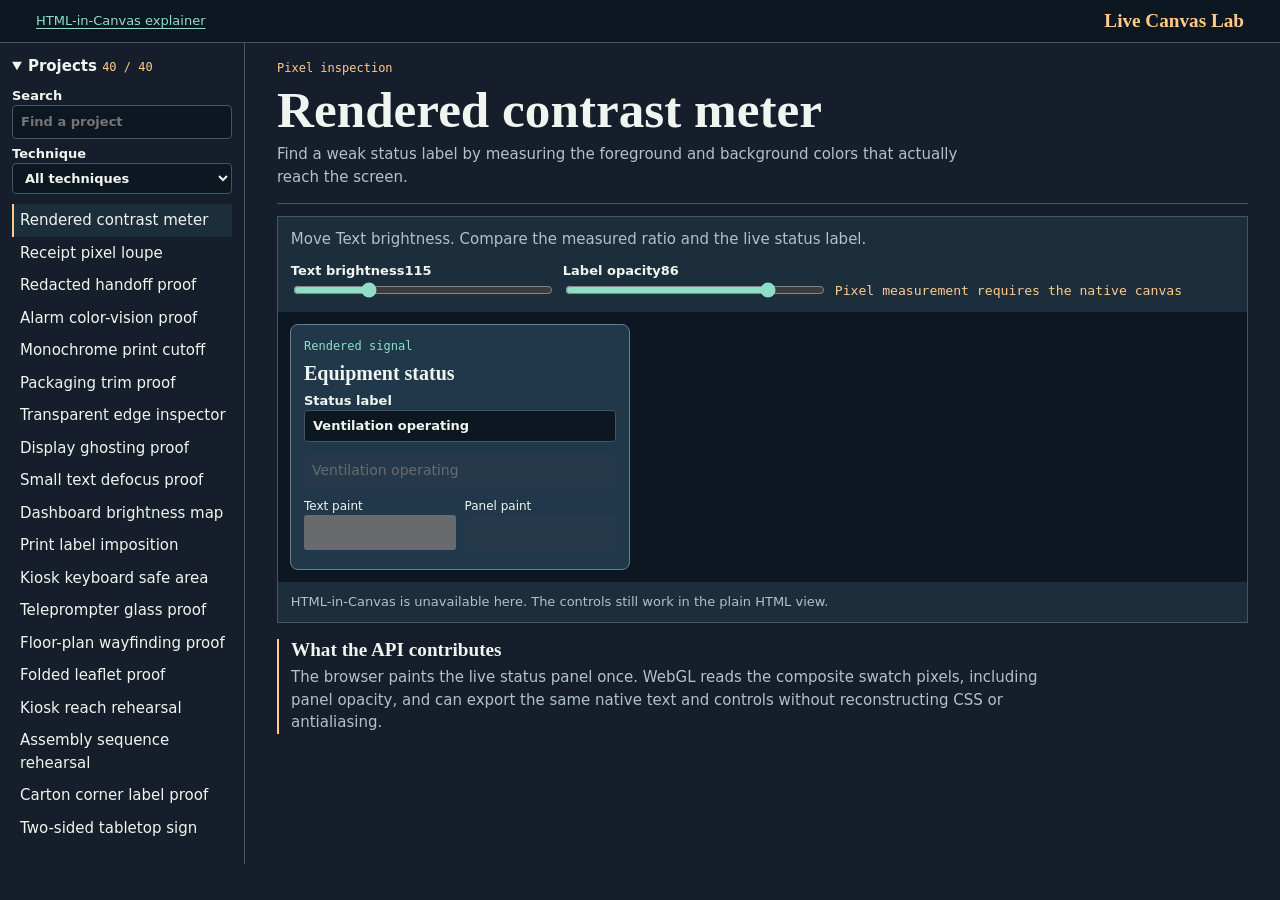
==== docs/live/batch-two/index.html @ 0d1ee546 "Build second batch of 40 live HTML-in-Canvas demos" ====
<!doctype html>
<html lang="en">
<head>
  <meta charset="utf-8">
  <meta name="viewport" content="width=device-width, initial-scale=1">
  <meta name="color-scheme" content="dark">
  <meta http-equiv="Content-Security-Policy" content="default-src 'none'; script-src 'self'; style-src 'self'; img-src data: blob:; base-uri 'none'; form-action 'none'">
  <title>Live Canvas Lab · 40 projects</title>
  <link rel="stylesheet" href="lab.css">
  <script defer src="../renderer.js"></script>
  <script defer src="canvas2d.js"></script>
  <script defer src="registry.js"></script>
  <script defer src="quality.js"></script>
  <script defer src="spatial.js"></script>
  <script defer src="publishing.js"></script>
  <script defer src="measurement.js"></script>
  <script defer src="lab.js"></script>
</head>
<body>
  <header class="masthead">
    <a href="../../index.html#live-labs">HTML-in-Canvas explainer</a>
    <span>Live Canvas Lab</span>
  </header>
  <div class="layout">
    <nav aria-label="Live projects">
      <details id="catalog" open>
        <summary>Projects <output id="catalog-count"></output></summary>
        <label>Search <input id="search" type="search" placeholder="Find a project" autocomplete="off"></label>
        <label>Technique <select id="group"><option value="">All techniques</option></select></label>
        <ul id="projects"></ul>
      </details>
    </nav>
    <main>
      <header class="project-header">
        <p id="technique"></p>
        <h1 id="project-title" tabindex="-1">Live Canvas Lab</h1>
        <p id="summary"></p>
      </header>
      <section aria-label="Live experiment" class="experiment">
        <p id="try-it"></p>
        <div class="controls" id="controls"></div>
        <div id="stage"></div>
        <footer>
          <p id="status" role="status"></p>
          <button type="button" id="save" hidden>Save composite PNG</button>
        </footer>
      </section>
      <section class="mechanism" aria-labelledby="method-title">
        <h2 id="method-title">What the API contributes</h2>
        <p id="mechanism"></p>
      </section>
    </main>
  </div>
  <noscript>Enable JavaScript to run the local interactive experiments.</noscript>
</body>
</html>
---- docs/live/batch-two/lab.css ----
:root {
  color-scheme: dark;
  --page: #151e2a;
  --stage: #0d1721;
  --card: #1c2d3c;
  --line: #415765;
  --ink: #f1f5ef;
  --subtle: #b0c2ca;
  --accent: #ffca8a;
  --active: #90dec7;
  --body: "Segoe UI", system-ui, sans-serif;
  --head: Cambria, Georgia, serif;
  --mono: Consolas, ui-monospace, monospace;
}
* { box-sizing: border-box; }
[hidden] { display: none !important; }
body { margin: 0; background: var(--page); color: var(--ink); font: 15px/1.5 var(--body); }
a { color: var(--active); text-underline-offset: 3px; }
:focus-visible { outline: 2px solid var(--accent); outline-offset: 3px; }
.masthead { display: flex; justify-content: space-between; align-items: center; gap: 12px; padding: 10px clamp(12px,3vw,36px); border-bottom: 1px solid var(--line); background: var(--stage); }
.masthead a { font-size: 13px; }
.masthead span { color: var(--accent); font: 600 1.2rem var(--head); }
.layout { display: grid; grid-template-columns: 245px minmax(0,1fr); max-width: 1480px; margin: auto; }
nav { padding: 12px; min-width: 0; border-right: 1px solid var(--line); }
nav summary { cursor: pointer; font-weight: 600; margin-bottom: 8px; }
nav output, #technique { color: var(--accent); font: 12px/1.5 var(--mono); }
nav label { margin: 5px 0; }
nav :is(input,select) { width: 100%; }
nav ul { list-style: none; max-height: 72vh; overflow: auto; margin: 10px 0 0; padding: 0; }
nav li a { display: block; padding: 5px 6px; color: var(--ink); text-decoration: none; border-left: 2px solid transparent; }
nav li a:hover, nav li a[aria-current] { background: var(--card); border-color: var(--accent); }
main { min-width: 0; padding: 16px clamp(10px,2.5vw,32px) 30px; }
.project-header { border-bottom: 1px solid var(--line); padding-bottom: 10px; margin-bottom: 12px; }
.project-header p { margin: 0 0 5px; max-width: 72ch; }
.project-header h1 { margin: 1px 0 6px; font: 600 clamp(1.85rem,4vw,3.2rem)/1.08 var(--head); text-wrap: balance; }
#summary, #try-it, #status, .mechanism p { color: var(--subtle); }
.experiment { border: 1px solid var(--line); background: var(--card); }
#try-it { max-width: 78ch; margin: 0; padding: .65rem .8rem; }
.controls { display: flex; flex-wrap: wrap; align-items: end; gap: 8px 12px; padding: 0 .8rem .75rem; }
.controls > label { flex: 1 1 140px; max-width: 260px; }
.controls > :is(p,output) { margin: 0; font: .82rem/1.4 var(--mono); color: var(--accent); }
.controls input[type="range"] { display: block; }
#stage { min-width: 0; background: var(--stage); }
canvas { display: block; width: 100%; height: clamp(410px,56vh,570px); }
.experiment footer { display: flex; flex-wrap: wrap; align-items: center; justify-content: space-between; gap: 8px; padding: .65rem .8rem; }
#status { margin: 0; font-size: 13px; }
.mechanism { margin-top: 16px; border-left: 2px solid var(--accent); padding-left: 12px; }
.mechanism h2 { margin: 0; font: 600 1.2rem var(--head); }
.mechanism p { max-width: 80ch; margin: 5px 0 0; }
button,input,select,textarea { font: inherit; min-width: 0; max-width: 100%; color: var(--ink); }
button,input:not([type="range"],[type="checkbox"],[type="radio"],[type="color"]),select,textarea {
  border: 1px solid var(--line); background: var(--stage); border-radius: 4px; padding: 6px 8px;
}
button { cursor: pointer; font-weight: 600; }
button:hover { border-color: var(--active); }
button[aria-pressed="true"] { color: var(--active); border-color: var(--active); }
input[type="range"], input[type="checkbox"], input[type="radio"] { accent-color: var(--active); }
label { display: block; font-size: 13px; font-weight: 600; }
label > :is(input:not([type="checkbox"],[type="radio"]),select,textarea) { display: block; width: 100%; }
textarea { resize: none; }
.live-source {
  box-sizing: border-box; overflow: hidden; display: flex; flex-direction: column; gap: 7px;
  padding: 13px; border: 1px solid #63818e; border-radius: 8px; background: #20384a; color: var(--ink);
  font-size: 14px; line-height: 1.35;
}
.live-source p { margin: 0; }
.live-source :is(h2,h3) { margin: 0; font: 600 1.25rem/1.15 var(--head); }
.source-kicker { color: var(--active); font: 12px/1.45 var(--mono); }
.source-title { color: var(--ink); }
.source-grid { display: grid; grid-template-columns: 1fr 1fr; gap: 7px; }
.source-actions { display: flex; flex-wrap: wrap; gap: 6px; }
.source-status { color: var(--accent); font: 12px/1.35 var(--mono); overflow-wrap: anywhere; }
.measure-stripe-panel { position: relative; }
.measure-stripes { position: absolute; left: 15px; top: 133px; width: calc(100% - 30px); height: 36px; display: flex; overflow: hidden; background: #fff; }
.measure-stripes span { flex: none; }
.measure-scroll { overflow-y: auto; padding: 4px; border: 1px solid var(--line); background: var(--stage); max-height: 147px; }
.measure-scroll label { display: flex; gap: 5px; align-items: center; min-height: 31px; }
.measure-numeric { font-family: var(--mono); letter-spacing: .08em; }
.measure-alert { color: #12191c; padding: 8px; font-weight: 700; border-radius: 4px; }
.measure-keys button { min-height: 35px; }
.fallback { display: flex; flex-wrap: wrap; gap: 12px; padding: 12px; }
.fallback .live-source { max-width: 100%; }
@media (max-width: 690px) {
  .layout { display: block; }
  nav { border-right: 0; border-bottom: 1px solid var(--line); padding: 7px 12px; }
  nav ul { max-height: 36vh; }
  canvas { height: 475px; }
}
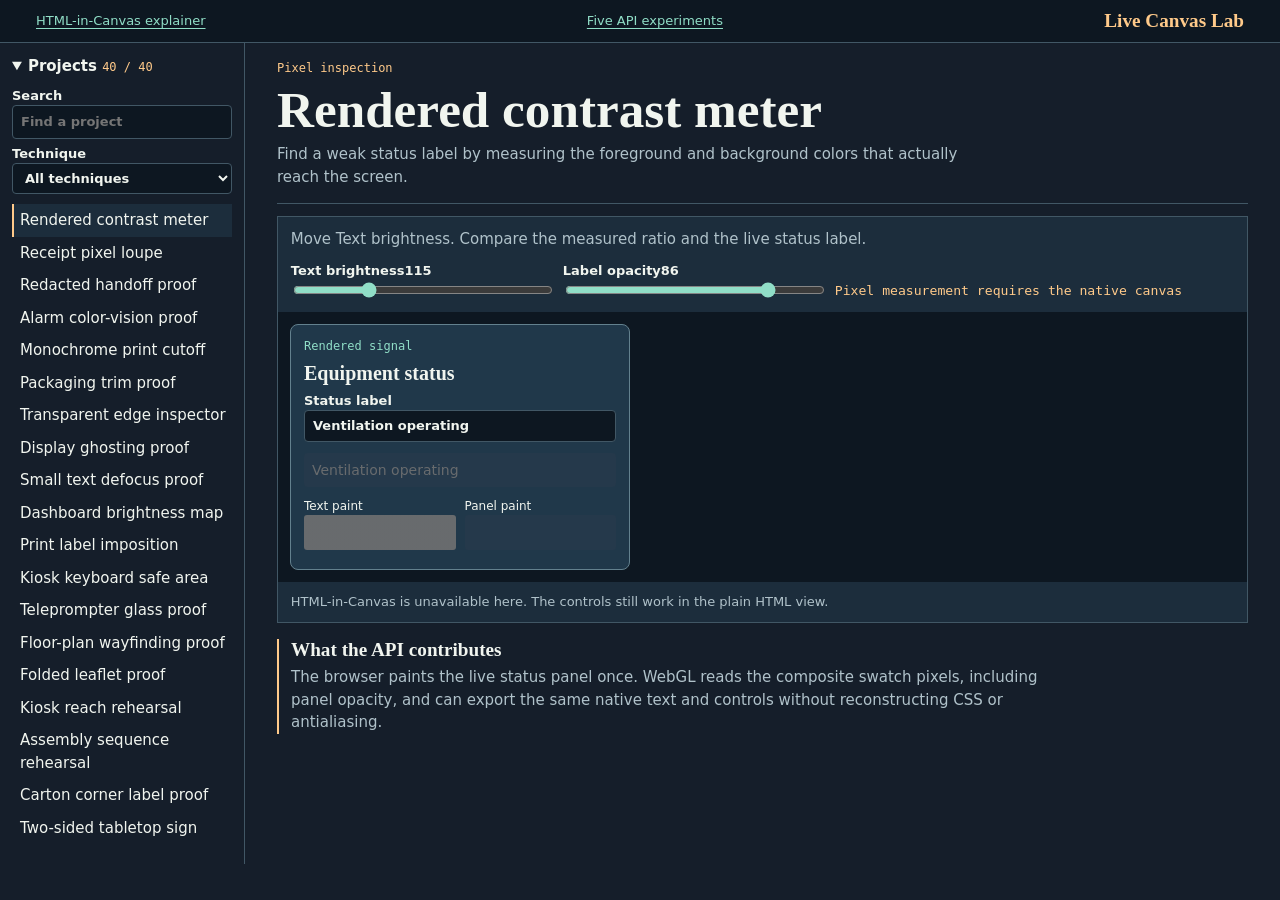
==== commit dcbbd1b4: "Add five native HTML-in-Canvas API experiments" ====
--- a/docs/live/batch-two/index.html
+++ b/docs/live/batch-two/index.html
@@ -19,6 +19,7 @@
 <body>
   <header class="masthead">
     <a href="../../index.html#live-labs">HTML-in-Canvas explainer</a>
+    <a href="../atlas/">Five API experiments</a>
     <span>Live Canvas Lab</span>
   </header>
   <div class="layout">
--- a/docs/live/batch-two/lab.css
+++ b/docs/live/batch-two/lab.css
@@ -17,7 +17,7 @@
 body { margin: 0; background: var(--page); color: var(--ink); font: 15px/1.5 var(--body); }
 a { color: var(--active); text-underline-offset: 3px; }
 :focus-visible { outline: 2px solid var(--accent); outline-offset: 3px; }
-.masthead { display: flex; justify-content: space-between; align-items: center; gap: 12px; padding: 10px clamp(12px,3vw,36px); border-bottom: 1px solid var(--line); background: var(--stage); }
+.masthead { display: flex; flex-wrap: wrap; justify-content: space-between; align-items: center; gap: 12px; padding: 10px clamp(12px,3vw,36px); border-bottom: 1px solid var(--line); background: var(--stage); }
 .masthead a { font-size: 13px; }
 .masthead span { color: var(--accent); font: 600 1.2rem var(--head); }
 .layout { display: grid; grid-template-columns: 245px minmax(0,1fr); max-width: 1480px; margin: auto; }
